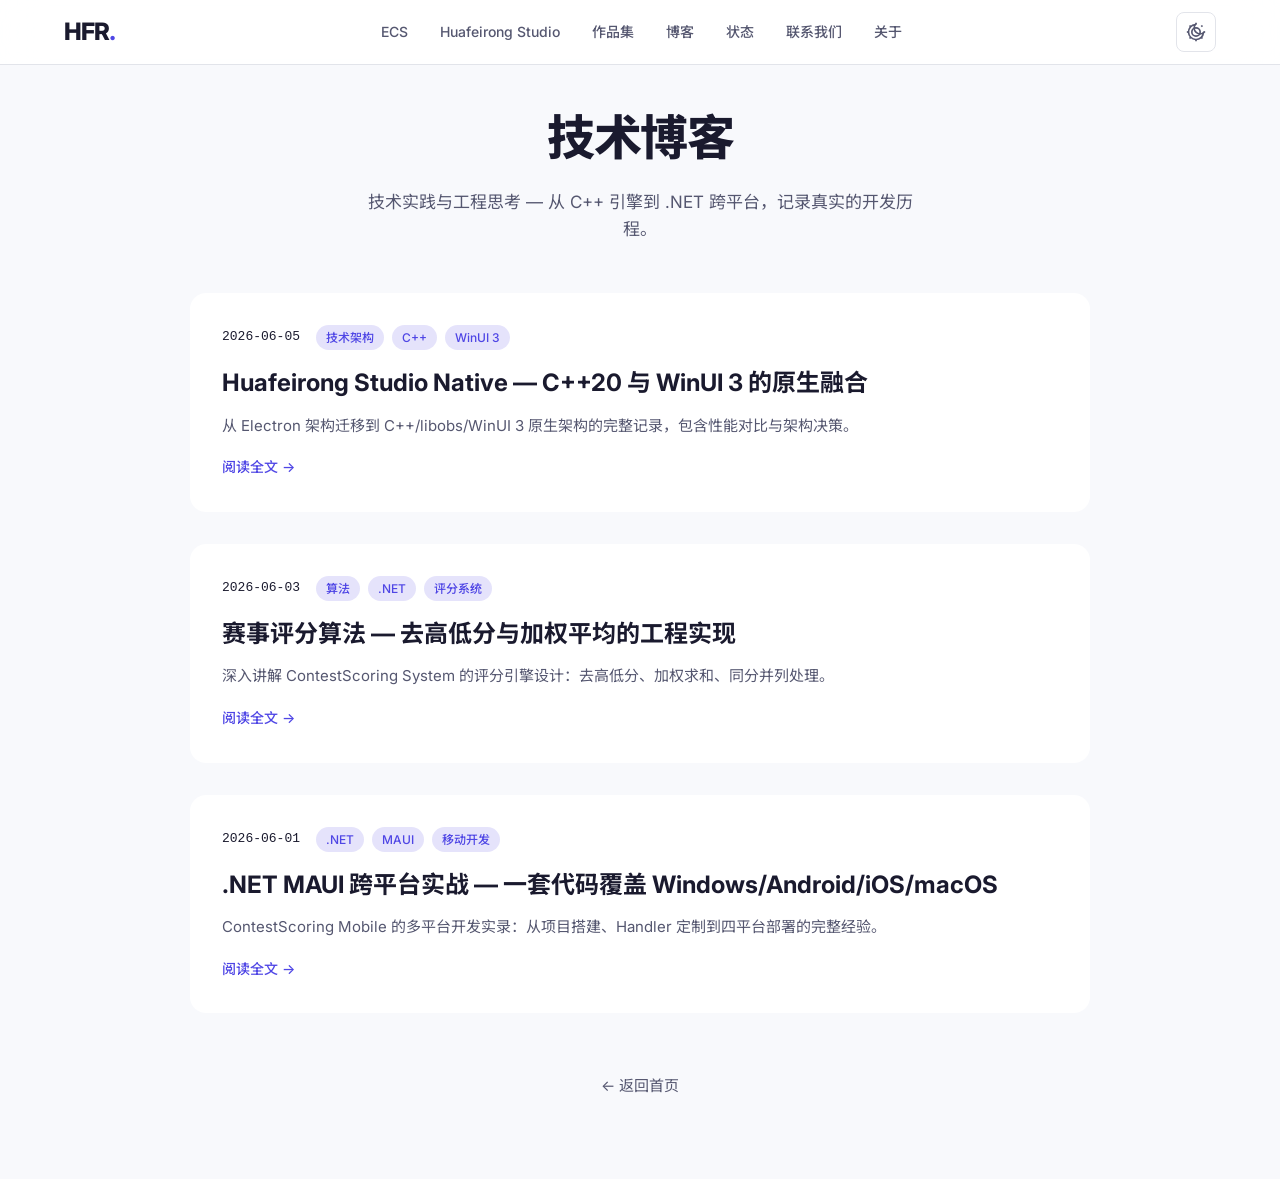
==== blog/index.html @ 96f5aa7f "🎯 Init: huafeirong.com personal website - 8 pages: index, ecs, studio, portfolio, contact, privacy, " ====
<!DOCTYPE html>
<html lang="zh-CN">
<head>
  <meta charset="UTF-8">
  <meta name="viewport" content="width=device-width, initial-scale=1.0">
  <meta name="theme-color" content="#6c63ff">
  <meta name="description" content="花飞荣工作室技术博客 — C++/WinUI 3 架构、.NET MAUI 跨平台、评分算法、导播软件开发的深度技术文章。">
  <meta name="keywords" content="技术博客,花飞荣工作室,C++,WinUI 3,MAUI,评分算法,OBS,libobs,导播软件">
  <title>博客 | 花飞荣工作室 — 技术实践与工程思考</title>

  <meta property="og:type" content="website">
  <meta property="og:title" content="博客 | 花飞荣工作室">
  <meta property="og:description" content="技术博客 — C++/WinUI 3 架构、.NET MAUI 跨平台、评分算法、导播软件开发的深度技术文章。">
  <meta property="og:image" content="https://huafeirong.com/assets/og-image.svg">
  <meta property="og:url" content="https://huafeirong.com/blog/">
  <meta property="og:site_name" content="花飞荣工作室">
  <link rel="canonical" href="https://huafeirong.com/blog/">

  <script type="application/ld+json">
  {
    "@context": "https://schema.org",
    "@type": "Blog",
    "name": "花飞荣工作室技术博客",
    "url": "https://huafeirong.com/blog/",
    "description": "技术实践与工程思考",
    "publisher": { "@type": "Organization", "name": "花飞荣工作室" },
    "blogPost": [
      {
        "@type": "BlogPosting",
        "headline": "Huafeirong Studio Native — C++20 与 WinUI 3 的原生融合",
        "url": "https://huafeirong.com/blog/huafeirong-native-architecture.html",
        "datePublished": "2026-06-05"
      },
      {
        "@type": "BlogPosting",
        "headline": "赛事评分算法 — 去高低分与加权平均的工程实现",
        "url": "https://huafeirong.com/blog/scoring-algorithm.html",
        "datePublished": "2026-06-03"
      },
      {
        "@type": "BlogPosting",
        "headline": ".NET MAUI 跨平台实战 — 一套代码覆盖 Windows/Android/iOS/macOS",
        "url": "https://huafeirong.com/blog/dotnet-maui-cross-platform.html",
        "datePublished": "2026-06-01"
      }
    ]
  }
  </script>

  <link rel="icon" type="image/svg+xml" href="../assets/favicon.svg">
  <link rel="alternate" type="application/atom+xml" title="花飞荣工作室技术博客 RSS" href="../atom.xml">
  <link rel="manifest" href="/manifest.json">
  <link rel="stylesheet" href="../css/style.css">
  <link rel="stylesheet" href="../css/blog.css">
  <link rel="preconnect" href="https://fonts.googleapis.com">
  <link rel="preconnect" href="https://fonts.gstatic.com" crossorigin>
  <link href="https://fonts.googleapis.com/css2?family=Inter:wght@300;400;500;600;700;800&family=Noto+Sans+SC:wght@300;400;500;700;900&display=swap" rel="stylesheet">

  <style>
    #blog-page { background: var(--bg-primary); padding: 100px 24px 80px; min-height: 100vh; }
    .blog-page-header { max-width: 900px; margin: 0 auto 50px; text-align: center; }
    .blog-page-header h1 { font-size: 48px; font-weight: 800; letter-spacing: -1.5px; margin-bottom: 12px; }
    .blog-page-header p { color: var(--text-secondary); font-size: 17px; max-width: 560px; margin: 0 auto; }

    .blog-list { max-width: 900px; margin: 0 auto; display: flex; flex-direction: column; gap: 32px; }

    .blog-list-card {
      background: var(--bg-secondary);
      border: 1px solid var(--border-color);
      border-radius: 16px;
      padding: 32px;
      transition: border-color 0.25s, transform 0.2s;
      display: block;
      text-decoration: none;
      color: inherit;
    }
    .blog-list-card:hover { border-color: var(--accent); transform: translateY(-2px); }

    .blc-header { display: flex; align-items: center; gap: 16px; margin-bottom: 14px; flex-wrap: wrap; }
    .blc-date { font-size: 13px; color: var(--text-tertiary); font-family: monospace; }
    .blc-tags { display: flex; gap: 8px; flex-wrap: wrap; }
    .blc-tag {
      font-size: 12px; padding: 3px 10px; border-radius: 20px;
      background: color-mix(in srgb, var(--accent) 15%, transparent);
      color: var(--accent); font-weight: 500;
    }
    .blc-title { font-size: 24px; font-weight: 700; margin-bottom: 10px; color: var(--text-primary); }
    .blc-excerpt { font-size: 15px; color: var(--text-secondary); line-height: 1.7; margin-bottom: 16px; }
    .blc-read { font-size: 14px; color: var(--accent); font-weight: 500; display: inline-flex; align-items: center; gap: 4px; }
    .blc-read::after { content: '→'; transition: transform 0.2s; }
    .blog-list-card:hover .blc-read::after { transform: translateX(4px); }

    .back-home { text-align: center; margin-top: 60px; }
    .back-home a { color: var(--text-secondary); text-decoration: none; font-size: 15px; transition: color 0.2s; }
    .back-home a:hover { color: var(--accent); }

    @media (max-width: 600px) {
      .blog-page-header h1 { font-size: 32px; }
      .blog-list-card { padding: 24px 20px; }
      .blc-title { font-size: 20px; }
    }
  </style>
</head>
<body>
  <nav id="nav">
    <div class="nav-inner">
      <a href="../index.html" class="nav-logo">HFR<span class="accent">.</span></a>
      <div class="nav-links">
        <a href="../ecs.html">ECS</a>
        <a href="../studio.html">Huafeirong Studio</a>
        <a href="../portfolio.html">作品集</a>
        <a href="index.html" class="active">博客</a>
        <a href="../status.html">状态</a>
        <a href="../contact.html">联系我们</a>
        <a href="../index.html#about">关于</a>
      </div>
      <div class="nav-actions">
        <button id="themeToggle" class="theme-toggle" aria-label="切换主题">
          <svg class="icon-sun" width="20" height="20" viewBox="0 0 24 24" fill="none" stroke="currentColor" stroke-width="2"><circle cx="12" cy="12" r="5"/><line x1="12" y1="1" x2="12" y2="3"/><line x1="12" y1="21" x2="12" y2="23"/><line x1="4.22" y1="4.22" x2="5.64" y2="5.64"/><line x1="18.36" y1="18.36" x2="19.78" y2="19.78"/><line x1="1" y1="12" x2="3" y2="12"/><line x1="21" y1="12" x2="23" y2="12"/><line x1="4.22" y1="19.78" x2="5.64" y2="18.36"/><line x1="18.36" y1="5.64" x2="19.78" y2="4.22"/></svg>
          <svg class="icon-moon" width="20" height="20" viewBox="0 0 24 24" fill="none" stroke="currentColor" stroke-width="2"><path d="M21 12.79A9 9 0 1 1 11.21 3 7 7 0 0 0 21 12.79z"/></svg>
        </button>
        <button class="nav-toggle" id="navToggle" aria-label="菜单">
          <span></span><span></span><span></span>
        </button>
      </div>
    </div>
  </nav>

  <section id="blog-page">
    <div class="blog-page-header">
      <h1>技术博客</h1>
      <p>技术实践与工程思考 — 从 C++ 引擎到 .NET 跨平台，记录真实的开发历程。</p>
    </div>

    <div class="blog-list">
      <a href="huafeirong-native-architecture.html" class="blog-list-card">
        <div class="blc-header">
          <span class="blc-date">2026-06-05</span>
          <div class="blc-tags">
            <span class="blc-tag">技术架构</span>
            <span class="blc-tag">C++</span>
            <span class="blc-tag">WinUI 3</span>
          </div>
        </div>
        <h2 class="blc-title">Huafeirong Studio Native — C++20 与 WinUI 3 的原生融合</h2>
        <p class="blc-excerpt">从 Electron 架构迁移到 C++/libobs/WinUI 3 原生架构的完整记录，包含性能对比与架构决策。</p>
        <span class="blc-read">阅读全文</span>
      </a>

      <a href="scoring-algorithm.html" class="blog-list-card">
        <div class="blc-header">
          <span class="blc-date">2026-06-03</span>
          <div class="blc-tags">
            <span class="blc-tag">算法</span>
            <span class="blc-tag">.NET</span>
            <span class="blc-tag">评分系统</span>
          </div>
        </div>
        <h2 class="blc-title">赛事评分算法 — 去高低分与加权平均的工程实现</h2>
        <p class="blc-excerpt">深入讲解 ContestScoring System 的评分引擎设计：去高低分、加权求和、同分并列处理。</p>
        <span class="blc-read">阅读全文</span>
      </a>

      <a href="dotnet-maui-cross-platform.html" class="blog-list-card">
        <div class="blc-header">
          <span class="blc-date">2026-06-01</span>
          <div class="blc-tags">
            <span class="blc-tag">.NET</span>
            <span class="blc-tag">MAUI</span>
            <span class="blc-tag">移动开发</span>
          </div>
        </div>
        <h2 class="blc-title">.NET MAUI 跨平台实战 — 一套代码覆盖 Windows/Android/iOS/macOS</h2>
        <p class="blc-excerpt">ContestScoring Mobile 的多平台开发实录：从项目搭建、Handler 定制到四平台部署的完整经验。</p>
        <span class="blc-read">阅读全文</span>
      </a>
    </div>

    <div class="back-home">
      <a href="../index.html">← 返回首页</a>
    </div>
  </section>

  <script src="../js/main.js"></script>
</body>
</html>
---- css/style.css ----
/* === Reset & Base === */
*, *::before, *::after { box-sizing: border-box; margin: 0; padding: 0; }

:root {
  --bg-primary: #0a0a0f;
  --bg-secondary: #111118;
  --bg-card: #16161f;
  --bg-card-hover: #1c1c28;
  --border: #252536;
  --text-primary: #e8e8ed;
  --text-secondary: #9898b0;
  --text-muted: #686880;
  --accent: #6366f1;
  --accent2: #8b5cf6;
  --accent3: #06b6d4;
  --accent4: #f59e0b;
  --green: #22c55e;
  --red: #ef4444;
  --radius: 12px;
  --radius-lg: 16px;
  --font: 'Inter', 'Noto Sans SC', -apple-system, sans-serif;
}

html { scroll-behavior: smooth; }

body {
  font-family: var(--font);
  background: var(--bg-primary);
  color: var(--text-primary);
  line-height: 1.6;
  overflow-x: hidden;
}

a { color: inherit; text-decoration: none; }
img { max-width: 100%; display: block; }

/* === Navigation === */
#nav {
  position: fixed; top: 0; left: 0; right: 0; z-index: 100;
  background: rgba(10,10,15,0.85); backdrop-filter: blur(20px);
  border-bottom: 1px solid var(--border);
  transition: transform 0.3s;
}
#nav.hidden { transform: translateY(-100%); }

.nav-inner {
  max-width: 1200px; margin: 0 auto; padding: 0 24px;
  height: 64px; display: flex; align-items: center; justify-content: space-between;
}
.nav-logo {
  font-size: 24px; font-weight: 800; letter-spacing: -1px;
}
.nav-logo .accent { color: var(--accent); }
.nav-links { display: flex; gap: 32px; }
.nav-links a {
  font-size: 14px; font-weight: 500; color: var(--text-secondary);
  transition: color 0.2s; position: relative;
}
.nav-links a:hover, .nav-links a.active { color: var(--text-primary); }
.nav-links a.active::after {
  content: ''; position: absolute; bottom: -4px; left: 0; right: 0;
  height: 2px; background: var(--accent); border-radius: 1px;
}

.nav-toggle { display: none; background: none; border: none; cursor: pointer; flex-direction: column; gap: 5px; }
.nav-toggle span { display: block; width: 24px; height: 2px; background: var(--text-primary); border-radius: 1px; transition: 0.3s; }

/* === Hero === */
#hero {
  min-height: 100vh; display: flex; align-items: center; justify-content: center;
  position: relative; overflow: hidden; padding: 100px 24px;
}
.hero-bg {
  position: absolute; inset: 0;
  background: radial-gradient(ellipse 80% 60% at 50% 30%, rgba(99,102,241,0.12), transparent 70%),
              radial-gradient(ellipse 60% 50% at 80% 70%, rgba(139,92,246,0.08), transparent 70%),
              radial-gradient(ellipse 50% 40% at 20% 60%, rgba(6,182,212,0.06), transparent 70%);
}
.hero-content { position: relative; z-index: 1; text-align: center; max-width: 720px; }
.hero-greeting { font-size: 14px; color: var(--accent); text-transform: uppercase; letter-spacing: 4px; margin-bottom: 16px; }
.hero-title { font-size: 56px; font-weight: 800; line-height: 1.15; margin-bottom: 24px; letter-spacing: -1.5px; }
.gradient-text {
  background: linear-gradient(135deg, var(--accent), var(--accent2), var(--accent3));
  -webkit-background-clip: text; -webkit-text-fill-color: transparent; background-clip: text;
}
.hero-desc { font-size: 18px; color: var(--text-secondary); line-height: 1.8; margin-bottom: 40px; }

.hero-actions { display: flex; gap: 16px; justify-content: center; flex-wrap: wrap; }
.btn-primary, .btn-secondary {
  display: inline-flex; align-items: center; padding: 14px 28px; border-radius: 8px;
  font-size: 15px; font-weight: 600; transition: all 0.25s; cursor: pointer;
}
.btn-primary { background: var(--accent); color: #fff; box-shadow: 0 4px 20px rgba(99,102,241,0.3); }
.btn-primary:hover { background: #7577f5; transform: translateY(-1px); box-shadow: 0 6px 28px rgba(99,102,241,0.4); }
.btn-secondary {
  background: transparent; color: var(--text-primary); border: 1.5px solid var(--border);
}
.btn-secondary:hover { border-color: var(--accent); color: var(--accent); }

.scroll-hint {
  position: absolute; bottom: 40px; left: 50%; transform: translateX(-50%);
  display: flex; flex-direction: column; align-items: center; gap: 8px; animation: bounce 2s infinite;
}
.scroll-hint span {
  width: 24px; height: 40px; border: 2px solid var(--text-muted); border-radius: 12px; position: relative;
}
.scroll-hint span::after {
  content: ''; position: absolute; top: 8px; left: 50%; transform: translateX(-50%);
  width: 4px; height: 8px; background: var(--text-muted); border-radius: 2px; animation: scroll-dot 2s infinite;
}
@keyframes bounce { 0%,100%{transform:translateX(-50%) translateY(0)} 50%{transform:translateX(-50%) translateY(8px)} }
@keyframes scroll-dot { 0%,100%{opacity:1;top:8px} 50%{opacity:0;top:20px} }

/* === Section Common === */
section { padding: 100px 24px; }
.section-header { text-align: center; margin-bottom: 64px; }
.section-tag {
  display: inline-block; font-size: 12px; font-weight: 600; color: var(--accent);
  text-transform: uppercase; letter-spacing: 3px; margin-bottom: 12px;
  padding: 4px 12px; background: rgba(99,102,241,0.1); border-radius: 100px;
}
.section-header h2 { font-size: 36px; font-weight: 700; letter-spacing: -0.5px; margin-bottom: 8px; }
.section-header p { color: var(--text-secondary); font-size: 16px; max-width: 560px; margin: 0 auto; }

/* === ECS Architecture === */
#ecs { background: var(--bg-secondary); }

.ecs-arch { max-width: 1000px; margin: 0 auto 72px; }
.ecs-arch h3, .ecs-dataflow h3, .ecs-platforms h3 {
  text-align: center; font-size: 20px; margin-bottom: 32px; color: var(--text-secondary);
}

.arch-diagram {
  display: grid; grid-template-columns: 1fr auto 1fr; grid-template-rows: auto auto;
  gap: 20px; align-items: center; justify-items: center; position: relative;
}

.arch-node {
  background: var(--bg-card); border: 1px solid var(--border); border-radius: var(--radius-lg);
  padding: 28px 24px; text-align: center; transition: transform 0.3s, border-color 0.3s;
  min-width: 240px; max-width: 320px;
}
.arch-node:hover { transform: translateY(-4px); }
.arch-desktop:hover { border-color: var(--accent); }
.arch-hub:hover { border-color: var(--accent2); }
.arch-mobile:hover { border-color: var(--accent3); }

.arch-icon { font-size: 40px; margin-bottom: 12px; }
.arch-label { font-size: 18px; font-weight: 600; margin-bottom: 4px; }
.arch-tech { font-size: 13px; color: var(--text-muted); margin-bottom: 14px; }
.arch-features { display: flex; flex-wrap: wrap; gap: 6px; justify-content: center; }
.arch-features span {
  font-size: 12px; padding: 3px 10px; background: rgba(99,102,241,0.08);
  border-radius: 100px; color: var(--text-secondary);
}

.arch-hub {
  grid-column: 1 / -1; justify-self: center;
  background: linear-gradient(135deg, rgba(139,92,246,0.08), rgba(99,102,241,0.06));
  border-color: rgba(139,92,246,0.2);
}
.arch-hub .arch-features span { background: rgba(139,92,246,0.1); }

.arch-lines { display: none; } /* SVG overlay only needed on larger screens */

/* === ECS Features === */
.ecs-features {
  max-width: 1100px; margin: 0 auto 72px;
  display: grid; grid-template-columns: repeat(auto-fit, minmax(300px, 1fr)); gap: 20px;
}

.feature-card {
  background: var(--bg-card); border: 1px solid var(--border); border-radius: var(--radius);
  padding: 28px; transition: all 0.3s;
}
.feature-card:hover {
  border-color: rgba(99,102,241,0.3); transform: translateY(-2px);
  box-shadow: 0 8px 30px rgba(0,0,0,0.3);
}
.fc-icon { font-size: 32px; margin-bottom: 16px; }
.feature-card h4 { font-size: 17px; font-weight: 600; margin-bottom: 8px; }
.feature-card p { font-size: 14px; color: var(--text-secondary); line-height: 1.7; }

/* === Data Flow === */
.ecs-dataflow { max-width: 1000px; margin: 0 auto 72px; }

.dataflow-timeline {
  display: flex; align-items: flex-start; justify-content: center; flex-wrap: wrap;
  gap: 16px;
}
.df-step {
  background: var(--bg-card); border: 1px solid var(--border); border-radius: var(--radius);
  padding: 24px 20px; text-align: center; flex: 1; min-width: 180px; max-width: 220px;
}
.df-num {
  width: 36px; height: 36px; border-radius: 50%; background: var(--accent);
  display: flex; align-items: center; justify-content: center;
  font-weight: 700; font-size: 16px; color: #fff; margin: 0 auto 12px;
}
.df-step h4 { font-size: 15px; font-weight: 600; margin-bottom: 6px; }
.df-step p { font-size: 13px; color: var(--text-muted); line-height: 1.5; }
.df-arrow {
  font-size: 24px; color: var(--accent2); font-weight: 300;
  display: flex; align-items: center; padding-top: 24px;
}

/* === Platforms === */
.ecs-platforms { max-width: 800px; margin: 0 auto; }

.platform-grid { display: grid; grid-template-columns: repeat(4, 1fr); gap: 16px; }
.platform-item {
  background: var(--bg-card); border: 1px solid var(--border); border-radius: var(--radius);
  padding: 24px 16px; text-align: center; transition: all 0.3s;
  display: flex; flex-direction: column; align-items: center; gap: 8px;
}
.platform-item:hover { border-color: var(--green); }
.pl-icon { font-size: 32px; }
.platform-item span { font-size: 15px; font-weight: 600; }
.platform-item small { font-size: 12px; color: var(--text-muted); }

/* === Projects === */
#projects { background: var(--bg-primary); }

.project-cards { max-width: 1100px; margin: 0 auto; display: grid; grid-template-columns: repeat(auto-fit, minmax(320px, 1fr)); gap: 20px; }

.pc-header { margin-bottom: 12px; }
.pc-tag { font-size: 11px; color: var(--text-muted); text-transform: uppercase; letter-spacing: 1px; margin-bottom: 6px; }
.pc-header h3 { font-size: 20px; font-weight: 700; display: inline; }
.pc-badge {
  display: inline-block; font-size: 11px; font-weight: 600; padding: 2px 10px;
  border-radius: 100px; margin-left: 8px; vertical-align: middle;
  background: rgba(99,102,241,0.15); color: var(--accent);
}
.pc-badge.old { background: rgba(104,104,128,0.15); color: var(--text-muted); }

.project-card p { font-size: 14px; color: var(--text-secondary); line-height: 1.7; margin-bottom: 16px; }

.pc-stack { display: flex; flex-wrap: wrap; gap: 8px; }
.pc-stack span {
  font-size: 12px; padding: 4px 12px; background: rgba(255,255,255,0.04);
  border: 1px solid var(--border); border-radius: 6px; color: var(--text-secondary);
}

/* === Tech Stack === */
#tech { background: var(--bg-secondary); }

.tech-grid { max-width: 1000px; margin: 0 auto; display: grid; grid-template-columns: repeat(auto-fit, minmax(280px, 1fr)); gap: 24px; }

.tech-group { background: var(--bg-card); border: 1px solid var(--border); border-radius: var(--radius); padding: 24px; }
.tech-group h4 { font-size: 15px; font-weight: 600; margin-bottom: 14px; color: var(--accent); }
.tech-items { display: flex; flex-wrap: wrap; gap: 8px; }
.tech-items span {
  font-size: 13px; padding: 5px 12px; background: rgba(255,255,255,0.03);
  border: 1px solid var(--border); border-radius: 6px; color: var(--text-secondary);
}

/* === About === */
#about { background: var(--bg-primary); }
.about-content {
  max-width: 800px; margin: 0 auto; display: grid; grid-template-columns: 1fr 280px; gap: 48px; align-items: center;
}
.about-text p { color: var(--text-secondary); font-size: 15px; line-height: 1.8; margin-bottom: 16px; }
.about-links { margin-top: 24px; }
.about-link {
  display: inline-flex; align-items: center; gap: 8px; padding: 10px 20px;
  border: 1px solid var(--border); border-radius: 8px; font-size: 14px; font-weight: 500;
  transition: all 0.25s;
}
.about-link:hover { border-color: var(--accent); color: var(--accent); }

.about-stats { display: grid; grid-template-columns: 1fr 1fr; gap: 16px; }
.stat { background: var(--bg-card); border: 1px solid var(--border); border-radius: var(--radius); padding: 24px; text-align: center; }
.stat strong {
  display: block; font-size: 32px; font-weight: 700;
  background: linear-gradient(135deg, var(--accent), var(--accent2));
  -webkit-background-clip: text; -webkit-text-fill-color: transparent; background-clip: text;
}
.stat span { font-size: 13px; color: var(--text-muted); margin-top: 4px; display: block; }

/* === Contact CTA === */
#contact { background: var(--bg-secondary); }
.contact-cta {
  max-width: 600px; margin: 0 auto; text-align: center; padding: 60px 24px;
}
.contact-cta h2 { font-size: 36px; font-weight: 700; margin-bottom: 12px; letter-spacing: -0.5px; }
.contact-cta p { color: var(--text-secondary); font-size: 16px; margin-bottom: 32px; }
.contact-links { display: flex; gap: 16px; justify-content: center; flex-wrap: wrap; }
.contact-link {
  display: inline-flex; align-items: center; gap: 10px; padding: 14px 28px;
  border: 1px solid var(--border); border-radius: 8px; font-size: 15px; font-weight: 500;
  transition: all 0.25s; color: var(--text-secondary);
}
.contact-link:hover { border-color: var(--accent); color: var(--accent); transform: translateY(-1px); }
.contact-link svg { flex-shrink: 0; }

/* === Footer Enhanced === */
.footer-inner {
  max-width: 1200px; margin: 0 auto; padding: 40px 24px 24px;
  display: flex; justify-content: space-between; align-items: flex-start;
  flex-wrap: wrap; gap: 32px;
}
.footer-brand .footer-logo { font-size: 20px; font-weight: 800; letter-spacing: -1px; }
.footer-brand .footer-logo .accent { color: var(--accent); }
.footer-brand p { font-size: 13px; color: var(--text-muted); margin-top: 8px; }
.footer-links { display: flex; gap: 24px; }
.footer-links a { font-size: 13px; color: var(--text-secondary); transition: color 0.2s; }
.footer-links a:hover { color: var(--accent); }
.footer-bottom { border-top: 1px solid var(--border); padding: 16px 24px; text-align: center; }
.footer-bottom p { color: var(--text-muted); font-size: 12px; }

/* === Project Card as Link === */
a.project-card {
  display: block; color: inherit; text-decoration: none;
  background: var(--bg-card); border: 1px solid var(--border); border-radius: var(--radius-lg);
  padding: 28px; transition: all 0.3s;
}
a.project-card:hover { border-color: rgba(99,102,241,0.2); transform: translateY(-2px); }
a.project-card.featured { border-color: rgba(99,102,241,0.3); background: linear-gradient(135deg, rgba(99,102,241,0.04), transparent); }
a.project-card.featured:hover { border-color: var(--accent); }

/* === Responsive === */
@media (max-width: 900px) {
  .hero-title { font-size: 36px; }
  .hero-desc { font-size: 16px; }
  .nav-links { display: none; }
  .nav-toggle { display: flex; }
  .arch-diagram { grid-template-columns: 1fr; }
  .arch-lines { display: none; }
  .arch-hub { grid-column: auto; }
  .dataflow-timeline { flex-direction: column; align-items: center; }
  .df-arrow { transform: rotate(90deg); padding-top: 0; }
  .df-step { max-width: 100%; }
  .platform-grid { grid-template-columns: repeat(2, 1fr); }
  .about-content { grid-template-columns: 1fr; }
  .about-stats { grid-template-columns: repeat(4, 1fr); }
}

@media (max-width: 600px) {
  .hero-actions { flex-direction: column; align-items: center; }
  .section-header h2 { font-size: 28px; }
  .project-cards { grid-template-columns: 1fr; }
  .ecs-features { grid-template-columns: 1fr; }
  .platform-grid { grid-template-columns: 1fr 1fr; }
  .about-stats { grid-template-columns: 1fr 1fr; }
}

/* === Theme Toggle Button === */
.theme-toggle {
  background: none; border: 1.5px solid var(--border); border-radius: 8px;
  width: 40px; height: 40px; display: flex; align-items: center; justify-content: center;
  cursor: pointer; color: var(--text-secondary); transition: all 0.25s; position: relative;
  margin-left: 8px;
}
.theme-toggle:hover { border-color: var(--accent); color: var(--accent); }
.theme-toggle svg { width: 20px; height: 20px; position: absolute; transition: all 0.35s; }
.theme-toggle .theme-icon-dark { opacity: 1; transform: rotate(0deg) scale(1); }
.theme-toggle .theme-icon-light { opacity: 0; transform: rotate(90deg) scale(0.5); }
[data-theme="light"] .theme-toggle .theme-icon-dark { opacity: 0; transform: rotate(-90deg) scale(0.5); }
[data-theme="light"] .theme-toggle .theme-icon-light { opacity: 1; transform: rotate(0deg) scale(1); }

/* === Light Theme === */
[data-theme="light"] {
  --bg-primary: #f8f9fc;
  --bg-secondary: #ffffff;
  --bg-card: #ffffff;
  --bg-card-hover: #f0f1f5;
  --border: #e2e4ea;
  --text-primary: #1a1a2e;
  --text-secondary: #555770;
  --text-muted: #8e8ea0;
  --accent: #4f46e5;
  --accent2: #7c3aed;
  --accent3: #0891b2;
  --accent4: #d97706;
  --green: #16a34a;
  --red: #dc2626;
}
[data-theme="light"] #nav {
  background: rgba(255,255,255,0.88);
  border-bottom-color: var(--border);
}
[data-theme="light"] .hero-bg {
  background:
    radial-gradient(ellipse 80% 60% at 50% 30%, rgba(79,70,229,0.08), transparent 70%),
    radial-gradient(ellipse 60% 50% at 80% 70%, rgba(124,58,237,0.06), transparent 70%),
    radial-gradient(ellipse 50% 40% at 20% 60%, rgba(8,145,178,0.05), transparent 70%);
}
[data-theme="light"] .gradient-text {
  -webkit-text-fill-color: unset;
  color: var(--accent);
  background: none;
}
[data-theme="light"] .scroll-hint span { border-color: var(--text-muted); }
[data-theme="light"] .scroll-hint span::after { background: var(--text-muted); }
[data-theme="light"] .feature-card { box-shadow: 0 1px 3px rgba(0,0,0,0.06); }
[data-theme="light"] .project-card { box-shadow: 0 1px 3px rgba(0,0,0,0.06); }
[data-theme="light"] .tech-group { box-shadow: 0 1px 3px rgba(0,0,0,0.06); }
[data-theme="light"] .stat { box-shadow: 0 1px 3px rgba(0,0,0,0.06); }
[data-theme="light"] .platform-item { box-shadow: 0 1px 3px rgba(0,0,0,0.06); }
[data-theme="light"] .arch-node { box-shadow: 0 1px 3px rgba(0,0,0,0.06); }
[data-theme="light"] .df-step { box-shadow: 0 1px 3px rgba(0,0,0,0.06); }

/* === Page Load Transition === */
.page-transition {
  animation: pageIn 0.5s ease-out both;
}
@keyframes pageIn {
  from { opacity: 0; transform: translateY(12px); }
  to   { opacity: 1; transform: translateY(0); }
}
@media (prefers-reduced-motion: reduce) {
  .page-transition { animation: none; }
}

/* === Blog === */
#blog { background: var(--bg-primary); }

.blog-grid { max-width: 1100px; margin: 0 auto; display: grid; grid-template-columns: repeat(auto-fit, minmax(320px, 1fr)); gap: 24px; }

.blog-card {
  background: var(--bg-card); border: 1px solid var(--border); border-radius: var(--radius-lg);
  padding: 28px; display: flex; flex-direction: column; transition: all 0.3s;
}
.blog-card:hover { border-color: rgba(99,102,241,0.25); transform: translateY(-3px); box-shadow: 0 8px 30px rgba(0,0,0,0.2); }

.bc-meta { display: flex; gap: 12px; align-items: center; margin-bottom: 12px; font-size: 12px; }
.bc-date { color: var(--text-muted); }
.bc-tag { padding: 2px 10px; background: rgba(99,102,241,0.1); color: var(--accent); border-radius: 100px; font-weight: 500; }

.bc-title { font-size: 17px; font-weight: 700; margin-bottom: 10px; line-height: 1.5; }
.bc-excerpt { font-size: 13.5px; color: var(--text-secondary); line-height: 1.7; flex: 1; margin-bottom: 16px; }
.bc-read { font-size: 13px; color: var(--accent); font-weight: 500; }

@media (max-width: 600px) {
  .blog-grid { grid-template-columns: 1fr; }
}

/* === Smooth theme transition === */
body { transition: background-color 0.35s ease, color 0.35s ease; }
section { transition: background-color 0.35s ease; }
@keyframes fadeUp {
  from { opacity: 0; transform: translateY(24px); }
  to { opacity: 1; transform: translateY(0); }
}
.fade-up { animation: fadeUp 0.6s ease-out both; }

/* === Legal / Privacy === */
.page-hero {
  text-align: center; padding: 60px 24px 40px;
}
.page-hero h1 { font-size: 36px; font-weight: 800; margin-bottom: 8px; }
.page-hero .subtitle { color: var(--text-muted); font-size: 14px; }

.legal-content {
  max-width: 760px; margin: 0 auto; padding: 0 24px 80px;
}
.legal-content section {
  margin-bottom: 40px;
}
.legal-content h2 {
  font-size: 22px; font-weight: 700; margin-bottom: 16px; padding-bottom: 8px;
  border-bottom: 1px solid var(--border);
}
.legal-content h3 {
  font-size: 16px; font-weight: 600; margin: 24px 0 10px; color: var(--text-primary);
}
.legal-content p {
  font-size: 14.5px; color: var(--text-secondary); line-height: 1.85; margin-bottom: 12px;
}
.legal-content ul {
  padding-left: 20px; margin-bottom: 16px;
}
.legal-content li {
  font-size: 14px; color: var(--text-secondary); line-height: 1.8; margin-bottom: 6px;
}
.legal-content strong { color: var(--text-primary); }
.legal-content code {
  font-size: 13px; background: var(--bg-card); padding: 2px 6px; border-radius: 4px;
  border: 1px solid var(--border);
}
.legal-content a { color: var(--accent); text-decoration: underline; }
.legal-content table {
  width: 100%; border-collapse: collapse; margin: 16px 0;
  font-size: 14px;
}
.legal-content th {
  text-align: left; padding: 10px 12px; background: var(--bg-card);
  border-bottom: 2px solid var(--border); font-weight: 600; color: var(--text-primary);
}
.legal-content td {
  padding: 10px 12px; border-bottom: 1px solid var(--border); color: var(--text-secondary);
}

/* Mobile Nav */
.nav-open .nav-links {
  display: flex; flex-direction: column; position: absolute; top: 64px; left: 0; right: 0;
  background: var(--bg-secondary); border-bottom: 1px solid var(--border); padding: 16px 24px; gap: 16px;
}
---- css/blog.css ----
/* === Blog Post Styles === */

.blog-article {
  max-width: 780px;
  margin: 0 auto;
  padding: 120px 24px 80px;
}

.blog-article .article-header {
  margin-bottom: 48px;
  text-align: center;
}

.blog-article .article-meta {
  display: flex;
  align-items: center;
  justify-content: center;
  gap: 12px;
  margin-bottom: 16px;
  flex-wrap: wrap;
}

.blog-article .article-date {
  font-size: 14px;
  color: var(--text-muted);
}

.blog-article .article-tag {
  display: inline-block;
  padding: 2px 10px;
  border-radius: 12px;
  background: rgba(99, 102, 241, 0.15);
  color: var(--accent);
  font-size: 12px;
  font-weight: 500;
}

.blog-article h1 {
  font-size: 2.2rem;
  font-weight: 800;
  line-height: 1.3;
  letter-spacing: -0.02em;
  margin-bottom: 12px;
}

.blog-article .article-subtitle {
  font-size: 1.1rem;
  color: var(--text-secondary);
  line-height: 1.6;
}

.blog-article .article-body {
  font-size: 1.05rem;
  line-height: 1.85;
  color: var(--text-secondary);
}

.blog-article .article-body h2 {
  font-size: 1.5rem;
  font-weight: 700;
  color: var(--text-primary);
  margin-top: 48px;
  margin-bottom: 16px;
  padding-bottom: 8px;
  border-bottom: 1px solid var(--border);
}

.blog-article .article-body h3 {
  font-size: 1.2rem;
  font-weight: 600;
  color: var(--text-primary);
  margin-top: 32px;
  margin-bottom: 12px;
}

.blog-article .article-body p {
  margin-bottom: 20px;
}

.blog-article .article-body a {
  color: var(--accent);
  text-decoration: underline;
  text-underline-offset: 3px;
}

.blog-article .article-body a:hover {
  color: var(--accent2);
}

.blog-article .article-body ul,
.blog-article .article-body ol {
  margin-bottom: 20px;
  padding-left: 24px;
}

.blog-article .article-body li {
  margin-bottom: 8px;
}

.blog-article .article-body code {
  font-family: 'JetBrains Mono', 'Cascadia Code', 'Fira Code', 'Consolas', monospace;
  background: var(--bg-card);
  padding: 2px 6px;
  border-radius: 4px;
  font-size: 0.88em;
  color: var(--accent3);
}

.blog-article .article-body pre {
  background: var(--bg-card);
  border: 1px solid var(--border);
  border-radius: var(--radius);
  padding: 20px 24px;
  overflow-x: auto;
  margin-bottom: 24px;
  font-size: 0.9rem;
  line-height: 1.5;
}

.blog-article .article-body pre code {
  background: none;
  padding: 0;
  color: var(--text-primary);
}

.blog-article .article-body blockquote {
  border-left: 3px solid var(--accent);
  background: var(--bg-card);
  padding: 16px 20px;
  margin-bottom: 24px;
  border-radius: 0 var(--radius) var(--radius) 0;
  color: var(--text-secondary);
  font-style: italic;
}

.blog-article .article-body table {
  width: 100%;
  border-collapse: collapse;
  margin-bottom: 24px;
  font-size: 0.95rem;
}

.blog-article .article-body th {
  text-align: left;
  padding: 12px 16px;
  background: var(--bg-card);
  color: var(--text-primary);
  font-weight: 600;
  border-bottom: 2px solid var(--border);
}

.blog-article .article-body td {
  padding: 10px 16px;
  border-bottom: 1px solid var(--border);
}

.blog-article .article-body tr:hover td {
  background: var(--bg-card-hover);
}

.blog-article .article-footer {
  margin-top: 64px;
  padding-top: 32px;
  border-top: 1px solid var(--border);
  text-align: center;
}

.blog-article .back-link {
  display: inline-flex;
  align-items: center;
  gap: 8px;
  color: var(--accent);
  text-decoration: none;
  font-weight: 500;
  font-size: 0.95rem;
  transition: gap 0.2s;
}

.blog-article .back-link:hover { gap: 12px; }

/* Info box */
.info-box {
  background: var(--bg-card);
  border: 1px solid var(--border);
  border-radius: var(--radius);
  padding: 16px 20px;
  margin-bottom: 24px;
}

.info-box.tip { border-left: 3px solid var(--accent3); }
.info-box.warn { border-left: 3px solid var(--accent4); }

.info-box strong {
  display: block;
  margin-bottom: 4px;
  color: var(--text-primary);
}

/* Responsive */
@media (max-width: 600px) {
  .blog-article { padding: 100px 16px 60px; }
  .blog-article h1 { font-size: 1.6rem; }
  .blog-article .article-body { font-size: 1rem; }
}
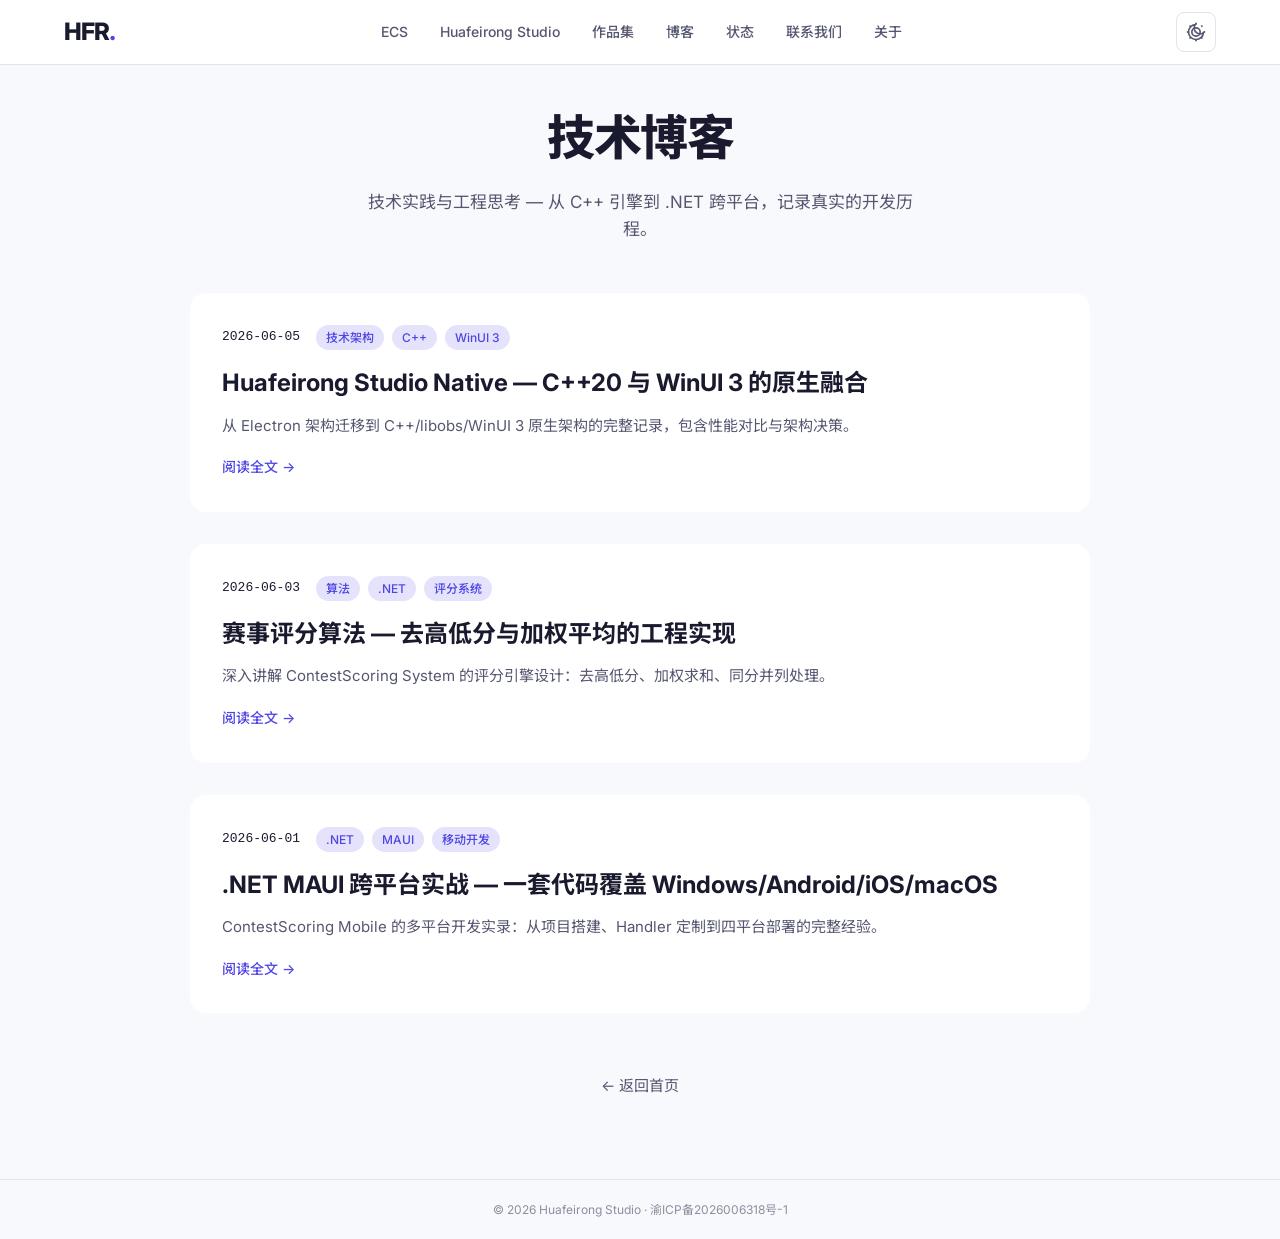
==== commit 2bb469bb: "feat: add ICP备案号 (渝ICP备2026006318号-1) to all pages footer" ====
--- a/blog/index.html
+++ b/blog/index.html
@@ -1,29 +1,30 @@
-<!DOCTYPE html>
-<html lang="zh-CN">
+﻿<!DOCTYPE html>
+<html lang="zh-Hans-CN">
 <head>
+  <script async src="https://pagead2.googlesyndication.com/pagead/js/adsbygoogle.js?client=ca-pub-1705177262016674" crossorigin="anonymous"></script>
   <meta charset="UTF-8">
   <meta name="viewport" content="width=device-width, initial-scale=1.0">
   <meta name="theme-color" content="#6c63ff">
-  <meta name="description" content="花飞荣工作室技术博客 — C++/WinUI 3 架构、.NET MAUI 跨平台、评分算法、导播软件开发的深度技术文章。">
-  <meta name="keywords" content="技术博客,花飞荣工作室,C++,WinUI 3,MAUI,评分算法,OBS,libobs,导播软件">
-  <title>博客 | 花飞荣工作室 — 技术实践与工程思考</title>
+  <meta name="description" content="华飞容工作室技术博客 — C++/WinUI 3 架构、.NET MAUI 跨平台、评分算法、导播软件开发的深度技术文章。">
+  <meta name="keywords" content="技术博客,华飞容工作室,C++,WinUI 3,MAUI,评分算法,OBS,libobs,导播软件">
+  <title>博客 | 华飞容工作室 — 技术实践与工程思考</title>
 
   <meta property="og:type" content="website">
-  <meta property="og:title" content="博客 | 花飞荣工作室">
+  <meta property="og:title" content="博客 | 华飞容工作室">
   <meta property="og:description" content="技术博客 — C++/WinUI 3 架构、.NET MAUI 跨平台、评分算法、导播软件开发的深度技术文章。">
   <meta property="og:image" content="https://huafeirong.com/assets/og-image.svg">
   <meta property="og:url" content="https://huafeirong.com/blog/">
-  <meta property="og:site_name" content="花飞荣工作室">
+  <meta property="og:site_name" content="华飞容工作室">
   <link rel="canonical" href="https://huafeirong.com/blog/">
 
   <script type="application/ld+json">
   {
     "@context": "https://schema.org",
     "@type": "Blog",
-    "name": "花飞荣工作室技术博客",
+    "name": "华飞容工作室技术博客",
     "url": "https://huafeirong.com/blog/",
     "description": "技术实践与工程思考",
-    "publisher": { "@type": "Organization", "name": "花飞荣工作室" },
+    "publisher": { "@type": "Organization", "name": "华飞容工作室" },
     "blogPost": [
       {
         "@type": "BlogPosting",
@@ -48,7 +49,7 @@
   </script>
 
   <link rel="icon" type="image/svg+xml" href="../assets/favicon.svg">
-  <link rel="alternate" type="application/atom+xml" title="花飞荣工作室技术博客 RSS" href="../atom.xml">
+  <link rel="alternate" type="application/atom+xml" title="华飞容工作室技术博客 RSS" href="../atom.xml">
   <link rel="manifest" href="/manifest.json">
   <link rel="stylesheet" href="../css/style.css">
   <link rel="stylesheet" href="../css/blog.css">
@@ -182,5 +183,8 @@
   </section>
 
   <script src="../js/main.js"></script>
+  <footer style="text-align:center;padding:20px 0;font-size:12px;color:var(--text-muted);border-top:1px solid var(--border);">
+    <p>&copy; 2026 Huafeirong Studio &middot; <a href="https://beian.miit.gov.cn/" target="_blank" rel="nofollow" style="color:var(--text-muted)">渝ICP备2026006318号-1</a></p>
+  </footer>
 </body>
 </html>
--- a/css/style.css
+++ b/css/style.css
@@ -21,7 +21,9 @@
   --font: 'Inter', 'Noto Sans SC', -apple-system, sans-serif;
 }
 
-html { scroll-behavior: smooth; }
+@media (prefers-reduced-motion: no-preference) {
+  html { scroll-behavior: smooth; }
+}
 
 body {
   font-family: var(--font);
@@ -72,9 +74,9 @@
 }
 .hero-bg {
   position: absolute; inset: 0;
-  background: radial-gradient(ellipse 80% 60% at 50% 30%, rgba(99,102,241,0.12), transparent 70%),
-              radial-gradient(ellipse 60% 50% at 80% 70%, rgba(139,92,246,0.08), transparent 70%),
-              radial-gradient(ellipse 50% 40% at 20% 60%, rgba(6,182,212,0.06), transparent 70%);
+  background: radial-gradient(80% 60% at 50% 30%, rgba(99,102,241,0.12), transparent 70%),
+              radial-gradient(60% 50% at 80% 70%, rgba(139,92,246,0.08), transparent 70%),
+              radial-gradient(50% 40% at 20% 60%, rgba(6,182,212,0.06), transparent 70%);
 }
 .hero-content { position: relative; z-index: 1; text-align: center; max-width: 720px; }
 .hero-greeting { font-size: 14px; color: var(--accent); text-transform: uppercase; letter-spacing: 4px; margin-bottom: 16px; }
@@ -232,6 +234,7 @@
   background: rgba(99,102,241,0.15); color: var(--accent);
 }
 .pc-badge.old { background: rgba(104,104,128,0.15); color: var(--text-muted); }
+.pc-badge.store { background: rgba(6,182,212,0.15); color: var(--accent3); }
 
 .project-card p { font-size: 14px; color: var(--text-secondary); line-height: 1.7; margin-bottom: 16px; }
 
@@ -308,15 +311,18 @@
 .footer-bottom { border-top: 1px solid var(--border); padding: 16px 24px; text-align: center; }
 .footer-bottom p { color: var(--text-muted); font-size: 12px; }
 
-/* === Project Card as Link === */
-a.project-card {
+/* === Project Card === */
+.project-card {
   display: block; color: inherit; text-decoration: none;
   background: var(--bg-card); border: 1px solid var(--border); border-radius: var(--radius-lg);
   padding: 28px; transition: all 0.3s;
 }
-a.project-card:hover { border-color: rgba(99,102,241,0.2); transform: translateY(-2px); }
-a.project-card.featured { border-color: rgba(99,102,241,0.3); background: linear-gradient(135deg, rgba(99,102,241,0.04), transparent); }
-a.project-card.featured:hover { border-color: var(--accent); }
+.project-card:hover { border-color: rgba(99,102,241,0.2); transform: translateY(-2px); }
+.project-card.featured { border-color: rgba(99,102,241,0.3); background: linear-gradient(135deg, rgba(99,102,241,0.04), transparent); }
+.project-card.featured:hover { border-color: var(--accent); }
+.pc-links { display: flex; gap: 12px; margin-top: 12px; }
+.pc-links a { font-size: 13px; color: var(--accent); text-decoration: none; font-weight: 500; }
+.pc-links a:hover { text-decoration: underline; }
 
 /* === Responsive === */
 @media (max-width: 900px) {
@@ -381,9 +387,9 @@
 }
 [data-theme="light"] .hero-bg {
   background:
-    radial-gradient(ellipse 80% 60% at 50% 30%, rgba(79,70,229,0.08), transparent 70%),
-    radial-gradient(ellipse 60% 50% at 80% 70%, rgba(124,58,237,0.06), transparent 70%),
-    radial-gradient(ellipse 50% 40% at 20% 60%, rgba(8,145,178,0.05), transparent 70%);
+    radial-gradient(80% 60% at 50% 30%, rgba(79,70,229,0.08), transparent 70%),
+    radial-gradient(60% 50% at 80% 70%, rgba(124,58,237,0.06), transparent 70%),
+    radial-gradient(50% 40% at 20% 60%, rgba(8,145,178,0.05), transparent 70%);
 }
 [data-theme="light"] .gradient-text {
   -webkit-text-fill-color: unset;
@@ -410,6 +416,10 @@
 }
 @media (prefers-reduced-motion: reduce) {
   .page-transition { animation: none; }
+  .scroll-hint { animation: none; }
+  .fade-up { animation: none; opacity: 1; transform: none; }
+  @keyframes bounce { from, to { transform: translateX(-50%) translateY(0); } }
+  @keyframes scroll-dot { from, to { opacity: 1; top: 8px; } }
 }
 
 /* === Blog === */
